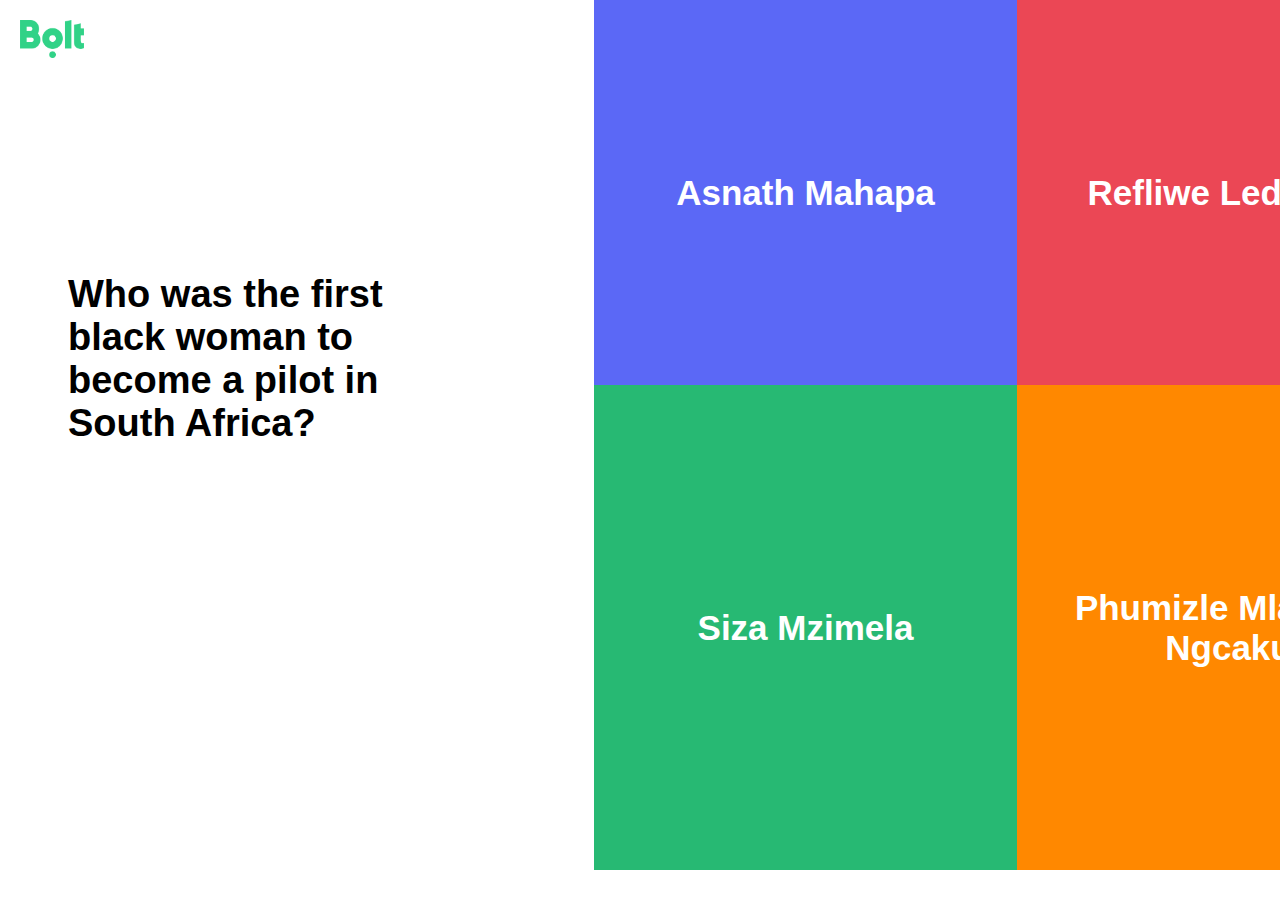
==== questions.html @ 146457a0 "Update questions.html" ====
<!DOCTYPE html>
<html lang="en">
<head>
    <meta charset="UTF-8">
    <meta name="viewport" content="width=device-width, initial-scale=1.0">
    <title>The Quiz</title>
    <link rel="stylesheet" href="questions.css">
</head>
<body>
    <div id="block-container">
        <!-- Question 1 -->
        <div class="quiz-question" id="question-1">
            <h1 class="heading">Who was the first black woman to become a pilot in South Africa?</h1>
            <div class="block1"><grid-item onclick="answerQuestion(1,1)">Asnath Mahapa</grid-item></div>
            <div class="block2"><grid-item onclick="answerQuestion(1,0)">Refliwe Ledwaba</grid-item></div>
            <div class="block3"><grid-item onclick="answerQuestion(1,0)">Siza Mzimela</grid-item></div>
            <div class="block4"><grid-item onclick="answerQuestion(1,0)">Phumizle Mlambo-Ngcaku</grid-item></div>
        </div>
        <!-- Question 2 -->
        <div class="quiz-question" id="question-2" style="display: none;">
            <h1 class="heading">Who is the current Minister of Transport in South Africa?</h1>
            <div class="block1"><grid-item onclick="answerQuestion(2,0)">Dipuo Peters</grid-item></div>
            <div class="block2"><grid-item onclick="answerQuestion(2,0)">Fikile Mbalula</grid-item></div>
            <div class="block3"><grid-item onclick="answerQuestion(2,1)">Sindisiwe Chikunga</grid-item></div>
            <div class="block4"><grid-item onclick="answerQuestion(2,0)">Naledi Pandor</grid-item></div>
        </div>
        <!-- Question 3 -->
        <div class="quiz-question" id="question-3" style="display: none;">
            <h1 class="heading">Who is recognized as the first black female marine pilot in South Africa?</h1>
            <div class="block1"><grid-item onclick="answerQuestion(3,1)">Bongiwe Mbambo</grid-item></div>
            <div class="block2"><grid-item onclick="answerQuestion(3,0)">Zanele Mngadi</grid-item></div>
            <div class="block3"><grid-item onclick="answerQuestion(3,0)">Sobantu Tilayi</grid-item></div>
            <div class="block4"><grid-item onclick="answerQuestion(3,0)">Nonhlanhla Mkhize</grid-item></div>
        </div>
        <!-- Question 4 -->
        <div class="quiz-question" id="question-4" style="display: none;">
            <h1 class="heading">Who was the first woman to hold a senior management position in the Passenger Rail Agency of South Africa (PRASA)?</h1>
            <div class="block1"><grid-item onclick="answerQuestion(4,0)">Nana Zenani</grid-item></div>
            <div class="block2"><grid-item onclick="answerQuestion(4,0)">Lindelwa Dlamini</grid-item></div>
            <div class="block3"><grid-item onclick="answerQuestion(4,0)">Zama Dube</grid-item></div>
            <div class="block4"><grid-item onclick="answerQuestion(4,1)">Portia Derby</grid-item></div>
        </div>
        <!-- Question 5 -->
        <div class="quiz-question" id="question-5" style="display: none;">
            <h1 class="heading">Who was the first woman to be appointed as Chief Executive Officer of Transnet, South Africa’s state-owned freight transport and logistics company?</h1>
            <div class="block1"><grid-item onclick="answerQuestion(5,0)">Poppy Khoza</grid-item></div>
            <div class="block2"><grid-item onclick="answerQuestion(5,0)">Siyabonga Gama</grid-item></div>
            <div class="block3"><grid-item onclick="answerQuestion(5,1)">Portia Derby</grid-item></div>
            <div class="block4"><grid-item onclick="answerQuestion(5,0)">Nonhlanhla Mkhize</grid-item></div>
        </div>
    </div>
    <div id="grid-container">
        <header>
            <nav>
                <a href="https://bolt.eu/en-za/cities/johannesburg/">
                  <img src="/assets/boltlogo.png" alt="Bolt Logo">
                </a>
            </nav>
        </header>
    </div>
    <!-- Results -->
<!-- Results -->
<div id="results" style="display: none;">
    <h2>Quiz Results</h2>
    <p id="result-message"></p>
    <button id="try-again" onclick="redirectToURL('https://www.roadtoequalsmarterwithbolt.com')" style="display: none;">Try Again</button>
</div>
    <div id="results" style="display: none;">
        <h2>Quiz Results</h2>
        <p id="result-message"></p>
        <button id="try-again" onclick="redirectToURL()" style="display: none;">Try Again</button>
    <div class="download-images">
     <h3>Download Your Woman In Mobility Icon</h3>
    </div>
            <div class="download-images">
                <a href="/downloadable_assets/bongiwembambo.jpg" download>
                    <img src="/downloadable_assets/bongiwembambo.jpg" alt="Download Image 1">
                </a>
                <a href="/downloadable_assets/portiaderby.jpg" download>
                    <img src="/downloadable_assets/portiaderby.jpg" alt="Download Image 2">
                </a>
                <a href="/downloadable_assets/asnathmahapa.jpg" download>
                    <img src="/downloadable_assets/asnathmahapa.jpg" alt="Download Image 3">
                </a>
                <a href="/downloadable_assets/sindisiwechikunga.jpg" download>
                    <img src="/downloadable_assets/sindisiwechikunga.jpg" alt="Download Image 4">
                </a>
            </div>
        </div>
    </div>
    <script src="script.js"></script>
</body>
</html>
---- questions.css ----
@font-face {
    font-family: 'Euclid Circular';
    src:url('/fonts/Euclid\ Circular\ A\ Medium.ttf') format('truetype');
    src:url('/fonts/Euclid\ Circular\ A\ Regular.ttf') format('truetype');
    src:url('/fonts/Euclid\ Circular\ A\ Light.ttf') format('truetype');
    src:url('/fonts/Euclid\ Circular\ A\ SemiBold.ttf') format('truetype');
  }

body {
    font-family: 'Euclid Circular', sans-serif;
}

.h3 {
    text-align: center;
    font-weight: medium;
    align-content: center;
    padding-bottom: 10px;
    padding-top:10px;
  }

img {
    width: 5%;
    height: auto;
    padding: 20px 10px 15px 20px;
  }

body {
    margin:0;
    padding:0;
    font-family: 'Euclid Circular', sans-serif;
}

.block-container {
    width: 50%;
    height: auto;
    display: flex;
    flex-wrap: wrap;
}
.grid-container {
    width: 50%;
    height: auto;
    display: flex;
    flex-wrap: wrap;
}

.quiz-question {
    display: flex;
    grid-template-columns: repeat(2, 50%);
    grid-template-rows: repeat(2, 50%);
    align-content: right;
    float: right;
    background-color: white;
}

.heading {
    position: absolute;
    left: 20px;
    top: 50%;
    transform: translateY(-50%); 
    font-size: 38px;
    font-weight: medium;
    align-items: center;
    margin: 0;
    width: 369px;
    height: 112px;
    top: 329px;
    left: 68px;
    gap: 0px;
    opacity: 0px;
}

.block1, .block2, .block3, .block4 {
    color: white;
    display: grid;
    place-items: center;
    font-size: 35px;
    font-weight:bold;
    cursor: pointer;
    text-align: center;
}
.block1 {
    background-color: #5B68F6;
    position:absolute;
    color: white;
    display: grid;
    align-content: right;
    justify-content: center;
    align-items: center;
    font-size: 35px;
    font-weight:bold;
    width: 423px;
    height: 385px;
    padding-top: 0;
    left: 594px;
    text-align: align;
    cursor: pointer;
    transition: transform 0.3s ease;
}

.block2 {
    background-color: #EB4755;
    position:absolute;
    color: white;
    display: grid;
    justify-content: center;
    align-items: center;
    font-size: 35px;
    font-weight:medium;
    width: 423px;
    height: 385px;
    left: 1017px;
    text-align: center;
    cursor: pointer;
    transition: transform 0.3s ease;
}

.block3 {
    background-color: #27B973;
    position:absolute;
    color: white;
    display: grid;
    justify-content: center;
    align-items: center;
    font-size: 35px;
    font-weight:bold;
    width: 423px;
    height: 485px;
    top: 385px;
    left: 594px;
    text-align: center;
    cursor: pointer;
    transition: transform 0.3s ease;
}


.block4 {
    background-color: #FF8800;
    position:absolute;
    color: white;
    display: grid;
    justify-content: center;
    align-items: center;
    font-size: 35px;
    font-weight:bold;
    width: 423px;
    height: 485px;
    top: 385px;
    left:1017px;
    text-align: center;
    cursor: pointer;
    transition: transform 0.3s ease;
}

#results {
    text-align: center;
    font-size: 20px;
    margin: 50px;
    font-weight:light;
    align-content: center;
}
.hidden {
    display: none;
}

#try-again {
    margin: 50px;
    justify-conten:center;
    margin-left: 600px;
    border: solid;
    width: 168px;
    height: 48px;
    color:white;
    font-weight: 700px;
    background-color: #34D186;
    border-radius: 100px;
    padding: 12px, 24px, 52px, 24px;
    display: inline-block;
    font-size: 14px;
    cursor: pointer;
    text-align: center;
}

#try-again:hover {
    transform: scale(1.1);
}

grid-item {
    size: 38px;
    color: white;
    cursor: pointer;
}

button:hover {
    background-color: #0056b3;
}
.download-images {
    display: flex;
    flex-wrap: wrap;
    justify-content: center;
    gap: 10px;
    margin-top: 20px;
}

.download-images a {
    display: block;
    width: auto;
    height: auto;
}

.download-images img {
    width: 350px;
    height: auto;
    border: 2px solid #ddd;
    border-radius: 8px;
}

.download-images img:hover {
    transform: scale(1.05);
}

.block1 :hover {
    transform: scale(1.05);
}
.block2 :hover {
    transform: scale(1.05);
}
.block3 :hover {
    transform: scale(1.05);
}
.block4 :hover {
    transform: scale(1.05);
}
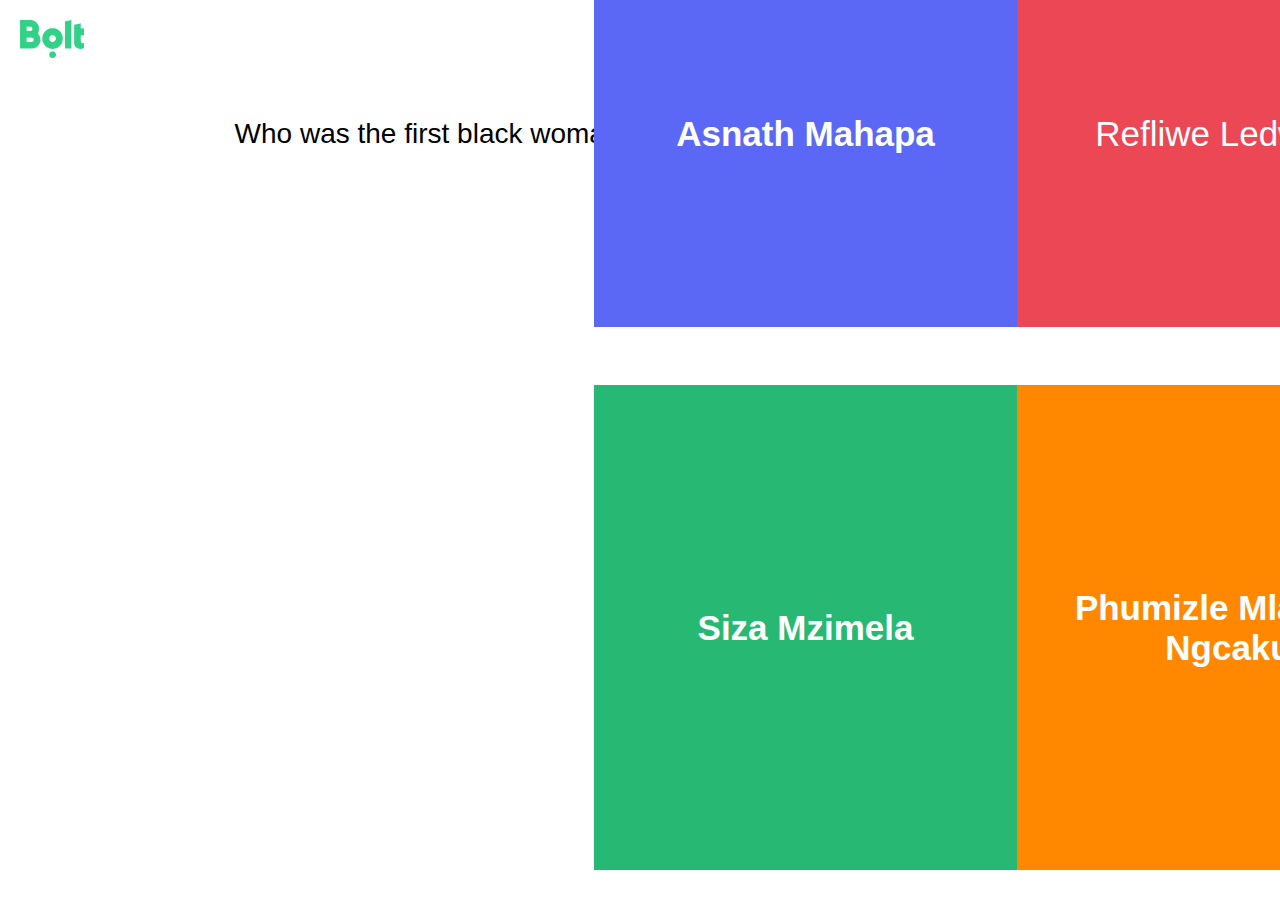
==== commit 61f110f8: "Update questions.html" ====
--- a/questions.html
+++ b/questions.html
@@ -7,6 +7,10 @@
     <link rel="stylesheet" href="questions.css">
 </head>
 <body>
+        <a href="https://bolt.eu/en-za/cities/johannesburg/" class="logo-link">
+            <img src="/assets/boltlogo.png" alt="logo" class="bolt">
+        </a>
+    </div>
     <div id="block-container">
         <!-- Question 1 -->
         <div class="quiz-question" id="question-1">
@@ -16,12 +20,13 @@
             <div class="block3"><grid-item onclick="answerQuestion(1,0)">Siza Mzimela</grid-item></div>
             <div class="block4"><grid-item onclick="answerQuestion(1,0)">Phumizle Mlambo-Ngcaku</grid-item></div>
         </div>
+        
         <!-- Question 2 -->
         <div class="quiz-question" id="question-2" style="display: none;">
             <h1 class="heading">Who is the current Minister of Transport in South Africa?</h1>
             <div class="block1"><grid-item onclick="answerQuestion(2,0)">Dipuo Peters</grid-item></div>
             <div class="block2"><grid-item onclick="answerQuestion(2,0)">Fikile Mbalula</grid-item></div>
-            <div class="block3"><grid-item onclick="answerQuestion(2,1)">Sindisiwe Chikunga</grid-item></div>
+            <div class="block3"><grid-item onclick="answerQuestion(2,1)">Barbara Creecy</grid-item></div>
             <div class="block4"><grid-item onclick="answerQuestion(2,0)">Naledi Pandor</grid-item></div>
         </div>
         <!-- Question 3 -->
@@ -49,41 +54,25 @@
             <div class="block4"><grid-item onclick="answerQuestion(5,0)">Nonhlanhla Mkhize</grid-item></div>
         </div>
     </div>
-    <div id="grid-container">
-        <header>
-            <nav>
-                <a href="https://bolt.eu/en-za/cities/johannesburg/">
-                  <img src="/assets/boltlogo.png" alt="Bolt Logo">
-                </a>
-            </nav>
-        </header>
-    </div>
     <!-- Results -->
-<!-- Results -->
-<div id="results" style="display: none;">
-    <h2>Quiz Results</h2>
-    <p id="result-message"></p>
-    <button id="try-again" onclick="redirectToURL('https://www.roadtoequalsmarterwithbolt.com')" style="display: none;">Try Again</button>
-</div>
     <div id="results" style="display: none;">
         <h2>Quiz Results</h2>
         <p id="result-message"></p>
         <button id="try-again" onclick="redirectToURL()" style="display: none;">Try Again</button>
-    <div class="download-images">
-     <h3>Download Your Woman In Mobility Icon</h3>
-    </div>
+        <div id="download-images" style="display: none;">
+            <h3>Download Your Woman In Mobility Icon</h3>
             <div class="download-images">
-                <a href="/downloadable_assets/bongiwembambo.jpg" download>
-                    <img src="/downloadable_assets/bongiwembambo.jpg" alt="Download Image 1">
+                <a href="BONGIWE MBAMBO - 1080x1080.jpg" download>
+                    <img src="BONGIWE MBAMBO - 1080x1080.jpg" alt="Download Image 1">
                 </a>
-                <a href="/downloadable_assets/portiaderby.jpg" download>
-                    <img src="/downloadable_assets/portiaderby.jpg" alt="Download Image 2">
+                <a href="PORTIA DERBY - 1080x1080.jpg" download>
+                    <img src="PORTIA DERBY - 1080x1080.jpg" alt="Download Image 2">
                 </a>
-                <a href="/downloadable_assets/asnathmahapa.jpg" download>
-                    <img src="/downloadable_assets/asnathmahapa.jpg" alt="Download Image 3">
+                <a href="ASBATH MAHAPA - 1080x1080.jpg" download>
+                    <img src="ASBATH MAHAPA - 1080x1080.jpg" alt="Download Image 3">
                 </a>
-                <a href="/downloadable_assets/sindisiwechikunga.jpg" download>
-                    <img src="/downloadable_assets/sindisiwechikunga.jpg" alt="Download Image 4">
+                <a href="SINDISIWE CHIKUNGA - 1080x1080 copy.jpg" download>
+                    <img src="SINDISIWE CHIKUNGA - 1080x1080 copy.jpg" alt="Download Image 3">
                 </a>
             </div>
         </div>
@@ -91,5 +80,3 @@
     <script src="script.js"></script>
 </body>
 </html>
-
-    
--- a/questions.css
+++ b/questions.css
@@ -8,17 +8,11 @@
 
 body {
     font-family: 'Euclid Circular', sans-serif;
-}
-
-.h3 {
-    text-align: center;
-    font-weight: medium;
-    align-content: center;
-    padding-bottom: 10px;
-    padding-top:10px;
-  }
-
-img {
+        background-color: white;
+        align-items: center;
+}
+
+.bolt {
     width: 5%;
     height: auto;
     padding: 20px 10px 15px 20px;
@@ -35,48 +29,47 @@
     height: auto;
     display: flex;
     flex-wrap: wrap;
-}
-.grid-container {
-    width: 50%;
-    height: auto;
+    justify-content: center;
+    align-items: center;
+}
+
+.quiz-question {
     display: flex;
     flex-wrap: wrap;
-}
-
-.quiz-question {
-    display: flex;
-    grid-template-columns: repeat(2, 50%);
-    grid-template-rows: repeat(2, 50%);
-    align-content: right;
-    float: right;
-    background-color: white;
-}
-
+    justify-content: center;
+    align-items: center;
+}
+.grid-item {
+    align-items: center;
+    text-align: center;
+    width:50%;
+    padding: 0%;
+    text-align: center; 
+    color: white;
+    font-size: 25px; /* Optional: Adjust font size */
+    cursor: pointer; /* Change cursor on hover */
+    width: 100%;
+}
 .heading {
-    position: absolute;
-    left: 20px;
-    top: 50%;
-    transform: translateY(-50%); 
-    font-size: 38px;
-    font-weight: medium;
-    align-items: center;
-    margin: 0;
-    width: 369px;
-    height: 112px;
-    top: 329px;
-    left: 68px;
-    gap: 0px;
-    opacity: 0px;
+    font-size: 28px;
+    font-weight: 500;
+    align-items: center;
+    padding: 23px;
+    justify-content: center;
+    padding: 23px;
 }
 
 .block1, .block2, .block3, .block4 {
     color: white;
-    display: grid;
-    place-items: center;
-    font-size: 35px;
-    font-weight:bold;
-    cursor: pointer;
-    text-align: center;
+    flex: 50%;
+    width: 450px;
+    height: 485px;   
+    font-size: 28px;
+    justify-content: center;
+    align-items: center;
+    text-align: center;
+    cursor: pointer;
+    padding-top: 23px 10px;
 }
 .block1 {
     background-color: #5B68F6;
@@ -230,4 +223,36 @@
 .block4 :hover {
     transform: scale(1.05);
 }
-
+/* On screens that are 992px wide or less, go from four columns to two columns */
+@media screen and (max-width: 992px) {
+    .column {
+      flex: 50%;
+    }
+  }
+  /* On screens that are 600px wide or less, make the columns stack on top of each other instead of next to each other */
+@media screen and (max-width: 600px) {
+    .row {
+      flex-direction: column;
+    }
+    .block1, .block2, .block3, .block4 {
+        height: 250px; /* Set the specific height you want for mobile screens */
+        text-align: center;
+    }
+    .bolt {
+        width: 68px;
+        height: auto;
+        padding-top: 24px;
+    }
+    .headline {
+        padding-left: 64px;
+        padding-top: 112px;
+        font-size: 26px;
+    }
+  }
+
+    /* Center the try-again button */
+    #try-again {
+        margin: 20px auto;
+    }
+
+
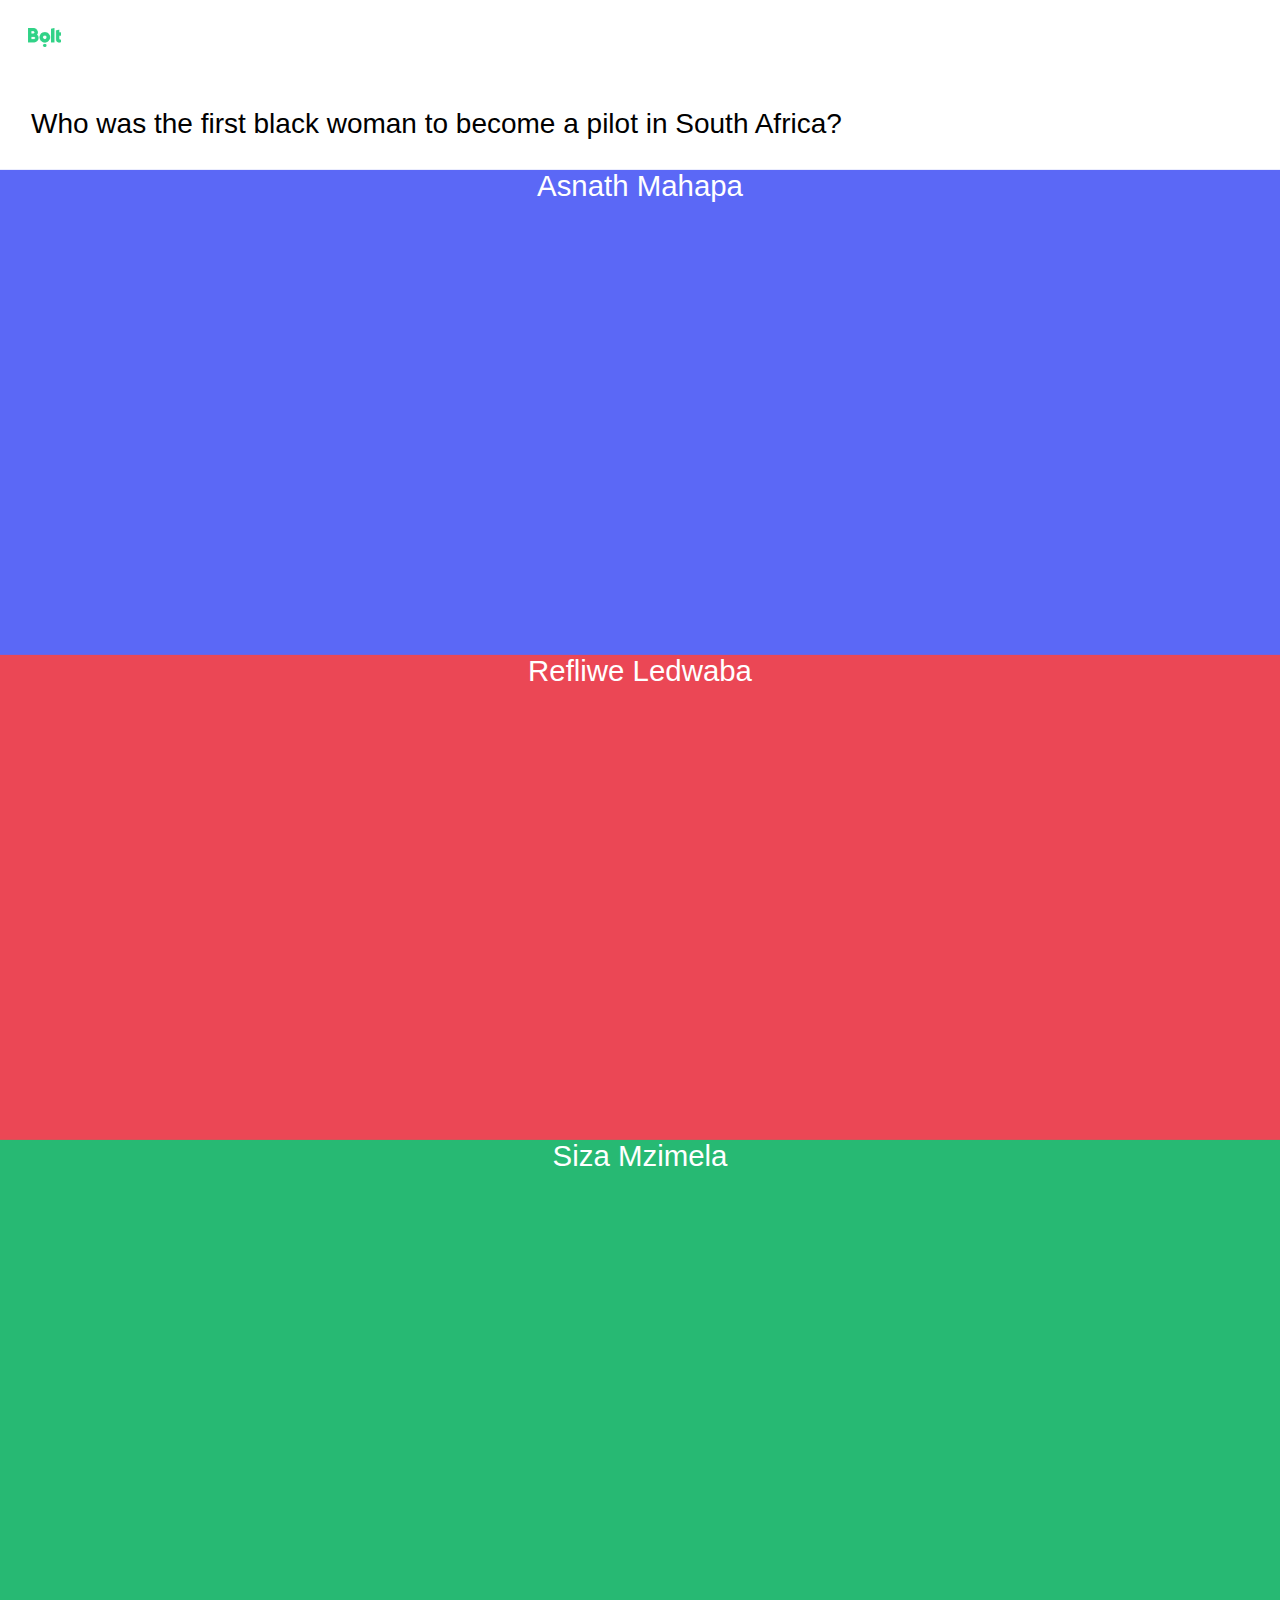
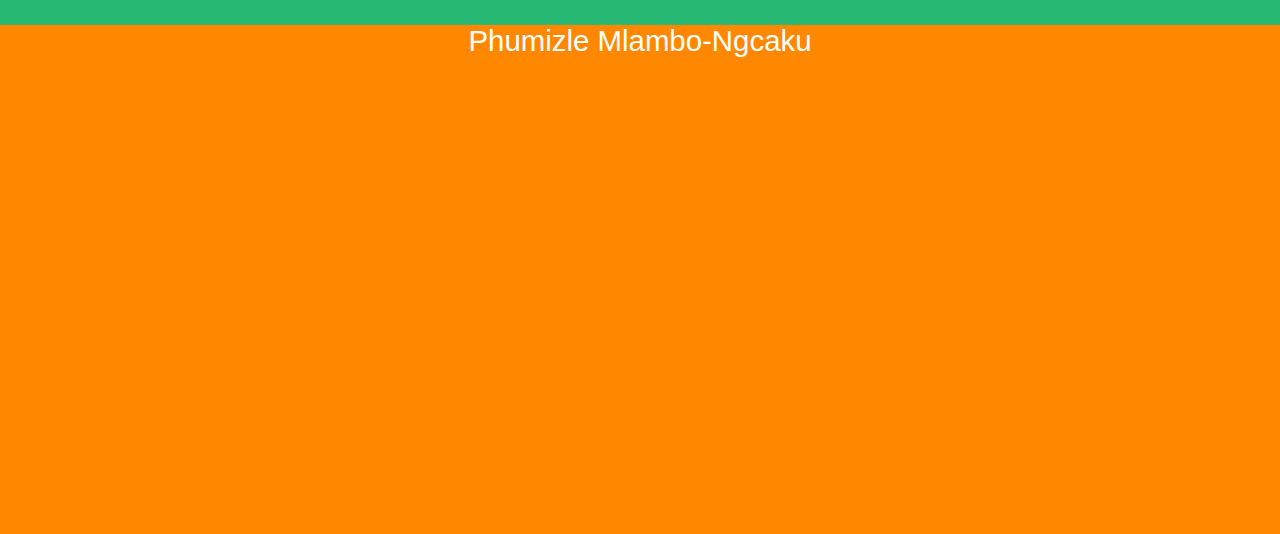
==== commit 1e772611: "Update questions.html" ====
--- a/questions.html
+++ b/questions.html
@@ -56,23 +56,23 @@
     </div>
     <!-- Results -->
     <div id="results" style="display: none;">
-        <h2>Quiz Results</h2>
+        <h1>Quiz Results</h1>
         <p id="result-message"></p>
         <button id="try-again" onclick="redirectToURL()" style="display: none;">Try Again</button>
         <div id="download-images" style="display: none;">
             <h3>Download Your Woman In Mobility Icon</h3>
             <div class="download-images">
-                <a href="BONGIWE MBAMBO - 1080x1080.jpg" download>
-                    <img src="BONGIWE MBAMBO - 1080x1080.jpg" alt="Download Image 1">
+                <a href="downloadable_assets/bongiwembambo.jpg" download>
+                    <img src="downloadable_assets/bongiwembambo.jpg" alt="Download Image 1">
                 </a>
-                <a href="PORTIA DERBY - 1080x1080.jpg" download>
-                    <img src="PORTIA DERBY - 1080x1080.jpg" alt="Download Image 2">
+                <a href="downloadable_assets/portiaderby.jpg" download>
+                    <img src="downloadable_assets/portiaderby.jpg" alt="Download Image 2">
                 </a>
-                <a href="ASBATH MAHAPA - 1080x1080.jpg" download>
-                    <img src="ASBATH MAHAPA - 1080x1080.jpg" alt="Download Image 3">
+                <a href="downloadable_assets/asnathmahapa.jpg" download>
+                    <img src="downloadable_assets/asnathmahapa.jpg" alt="Download Image 3">
                 </a>
-                <a href="SINDISIWE CHIKUNGA - 1080x1080 copy.jpg" download>
-                    <img src="SINDISIWE CHIKUNGA - 1080x1080 copy.jpg" alt="Download Image 3">
+                <a href="downloadable_assets/sindisiwechikunga.jpg" download>
+                    <img src="downloadable_assets/sindisiwechikunga.jpg" alt="Download Image 3">
                 </a>
             </div>
         </div>
--- a/questions.css
+++ b/questions.css
@@ -1,9 +1,9 @@
 @font-face {
     font-family: 'Euclid Circular';
-    src:url('/fonts/Euclid\ Circular\ A\ Medium.ttf') format('truetype');
     src:url('/fonts/Euclid\ Circular\ A\ Regular.ttf') format('truetype');
-    src:url('/fonts/Euclid\ Circular\ A\ Light.ttf') format('truetype');
-    src:url('/fonts/Euclid\ Circular\ A\ SemiBold.ttf') format('truetype');
+  }
+  * {
+    box-sizing: border-box;
   }
 
 body {
@@ -12,37 +12,30 @@
         align-items: center;
 }
 
+h2 {
+    font-size: 25px;
+    text-align: center;
+    padding-top: 15%;
+}
+
 .bolt {
     width: 5%;
     height: auto;
     padding: 20px 10px 15px 20px;
   }
 
-body {
-    margin:0;
-    padding:0;
-    font-family: 'Euclid Circular', sans-serif;
-}
-
-.block-container {
-    width: 50%;
-    height: auto;
+#quiz-question{
     display: flex;
     flex-wrap: wrap;
     justify-content: center;
     align-items: center;
-}
-
-.quiz-question {
-    display: flex;
-    flex-wrap: wrap;
-    justify-content: center;
-    align-items: center;
-}
+    width: 450px;
+    height: 485px;
+}  
 .grid-item {
     align-items: center;
     text-align: center;
-    width:50%;
+    width: 50%;
     padding: 0%;
     text-align: center; 
     color: white;
@@ -62,86 +55,62 @@
 .block1, .block2, .block3, .block4 {
     color: white;
     flex: 50%;
-    width: 450px;
-    height: 485px;   
     font-size: 28px;
     justify-content: center;
     align-items: center;
     text-align: center;
     cursor: pointer;
+    min-width: 450px;
+    min-height: 485px;
     padding-top: 23px 10px;
-}
+}  
+
 .block1 {
-    background-color: #5B68F6;
-    position:absolute;
-    color: white;
-    display: grid;
-    align-content: right;
-    justify-content: center;
-    align-items: center;
-    font-size: 35px;
-    font-weight:bold;
-    width: 423px;
-    height: 385px;
-    padding-top: 0;
-    left: 594px;
-    text-align: align;
-    cursor: pointer;
-    transition: transform 0.3s ease;
+    background-color: #5b68f6; /* Blue */
+    align-items: center;
+    text-align: center;
+    justify-content: center;
+    color: white;
+    cursor: pointer;
+    transition: 0,2s;
 }
 
 .block2 {
-    background-color: #EB4755;
-    position:absolute;
-    color: white;
-    display: grid;
-    justify-content: center;
-    align-items: center;
-    font-size: 35px;
-    font-weight:medium;
-    width: 423px;
-    height: 385px;
-    left: 1017px;
-    text-align: center;
-    cursor: pointer;
-    transition: transform 0.3s ease;
+    background-color: #eb4755; /* Red */
+    align-items: center;
+    text-align: center;
+    justify-content: center;
+    color: white;
+    cursor: pointer;
 }
 
 .block3 {
-    background-color: #27B973;
-    position:absolute;
-    color: white;
-    display: grid;
-    justify-content: center;
-    align-items: center;
-    font-size: 35px;
-    font-weight:bold;
-    width: 423px;
-    height: 485px;
-    top: 385px;
-    left: 594px;
-    text-align: center;
-    cursor: pointer;
-    transition: transform 0.3s ease;
-}
-
+    background-color: #27b973; /* Green */
+    align-items: center;
+    text-align: center;
+    justify-content: center;
+    color: white;
+    cursor: pointer;
+}
 
 .block4 {
-    background-color: #FF8800;
-    position:absolute;
-    color: white;
-    display: grid;
-    justify-content: center;
-    align-items: center;
-    font-size: 35px;
-    font-weight:bold;
-    width: 423px;
-    height: 485px;
-    top: 385px;
-    left:1017px;
-    text-align: center;
-    cursor: pointer;
-    transition: transform 0.3s ease;
+    background-color: #ff8800; /* Orange */
+    align-items: center;
+    text-align: center;
+    justify-content: center;
+    color: white;
+    cursor: pointer;
+}
+
+
+.block1,.block2,.block3,.block4 {
+    transform: scale(1.05);
+}
+
+img {
+    width: 100%; /* Ensure images are responsive */
+    height: auto;
+    padding: 20px 10px 15px 20px;
 }
 
 #results {
@@ -157,7 +126,7 @@
 
 #try-again {
     margin: 50px;
-    justify-conten:center;
+    justify-content:center;
     margin-left: 600px;
     border: solid;
     width: 168px;
@@ -177,7 +146,7 @@
     transform: scale(1.1);
 }
 
-grid-item {
+.grid-item {
     size: 38px;
     color: white;
     cursor: pointer;
@@ -223,6 +192,7 @@
 .block4 :hover {
     transform: scale(1.05);
 }
+
 /* On screens that are 992px wide or less, go from four columns to two columns */
 @media screen and (max-width: 992px) {
     .column {
@@ -235,7 +205,7 @@
       flex-direction: column;
     }
     .block1, .block2, .block3, .block4 {
-        height: 250px; /* Set the specific height you want for mobile screens */
+        min-height: 250px; /* Set the specific height you want for mobile screens */
         text-align: center;
     }
     .bolt {
@@ -255,4 +225,3 @@
         margin: 20px auto;
     }
 
-
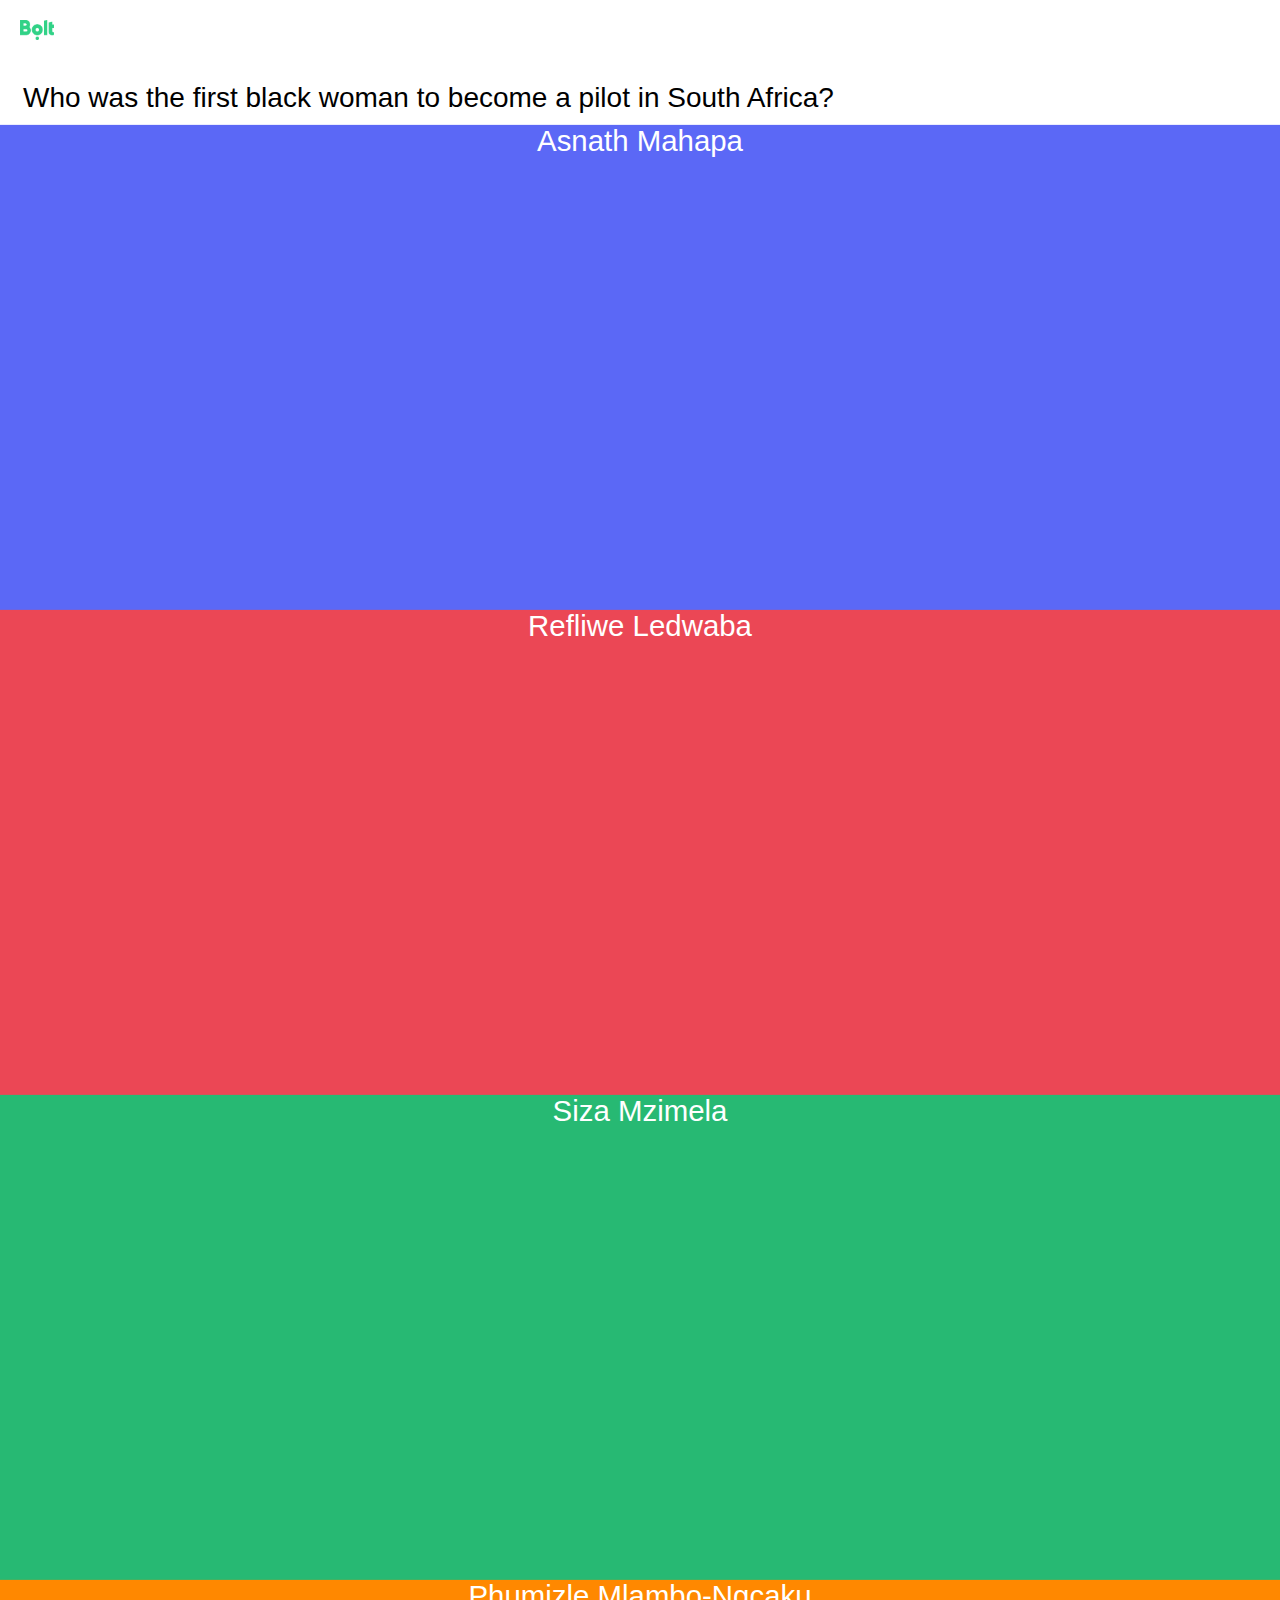
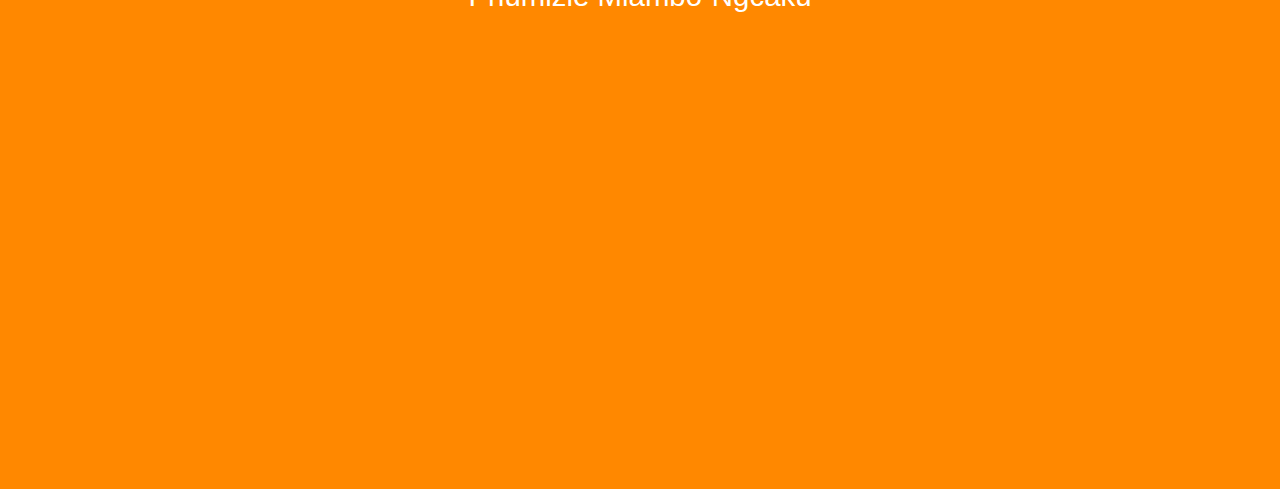
==== commit 5ea4bd77: "Update questions.html" ====
--- a/questions.html
+++ b/questions.html
@@ -7,9 +7,8 @@
     <link rel="stylesheet" href="questions.css">
 </head>
 <body>
-        <a href="https://bolt.eu/en-za/cities/johannesburg/" class="logo-link">
-            <img src="/assets/boltlogo.png" alt="logo" class="bolt">
-        </a>
+    <div class=logo>
+        <a href="https://bolt.eu/en-za/cities/johannesburg/" class="logo-link"><img src="/assets/boltlogo.png" alt="logo" class="bolt"></a>
     </div>
     <div id="block-container">
         <!-- Question 1 -->
@@ -77,6 +76,11 @@
             </div>
         </div>
     </div>
-    <script src="script.js"></script>
+    <script src="script.js">
+                      function redirectToURL() {
+            var url = 'https://roadtoequalsmarterwithbolt.com';
+            window.location.href = url;
+        }
+    </script>
 </body>
 </html>
--- a/questions.css
+++ b/questions.css
@@ -3,7 +3,9 @@
     src:url('/fonts/Euclid\ Circular\ A\ Regular.ttf') format('truetype');
   }
   * {
-    box-sizing: border-box;
+      margin: 0;
+      padding: 0;
+      box-sizing: border-box;
   }
 
 body {
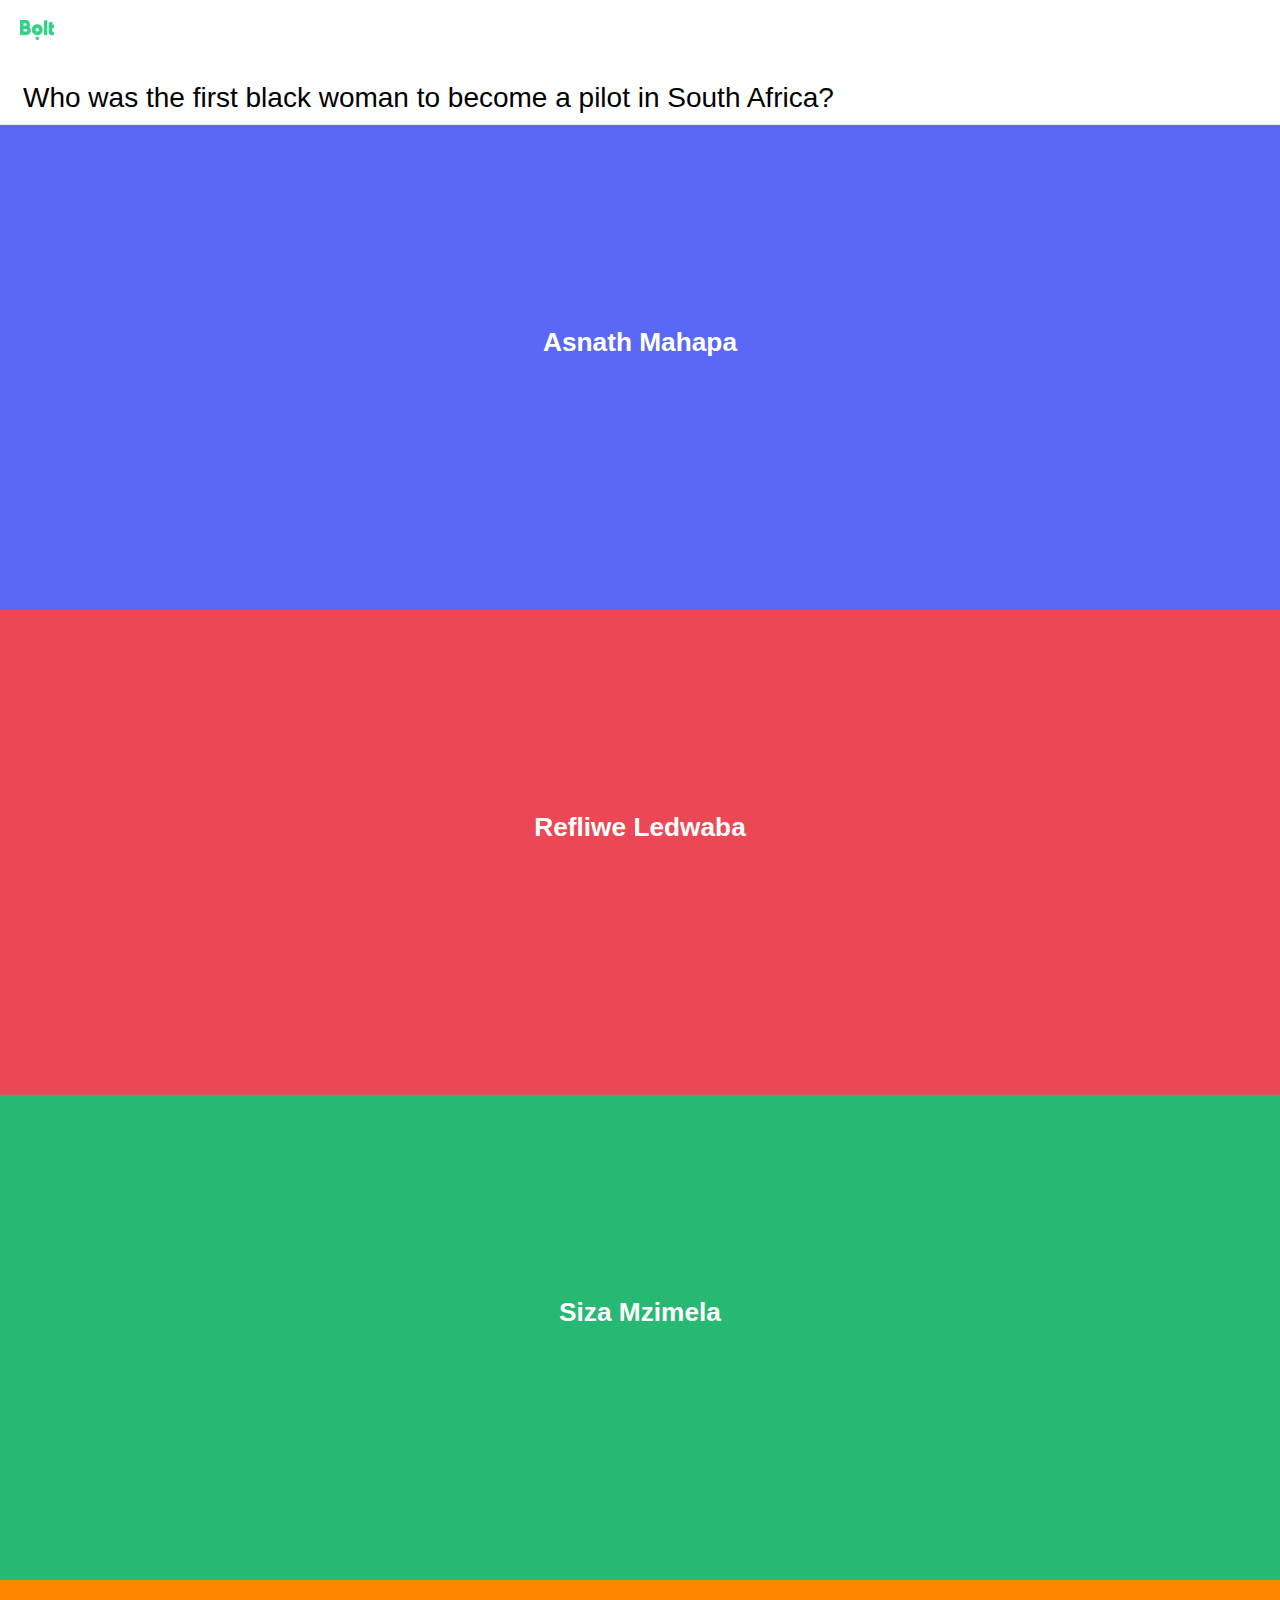
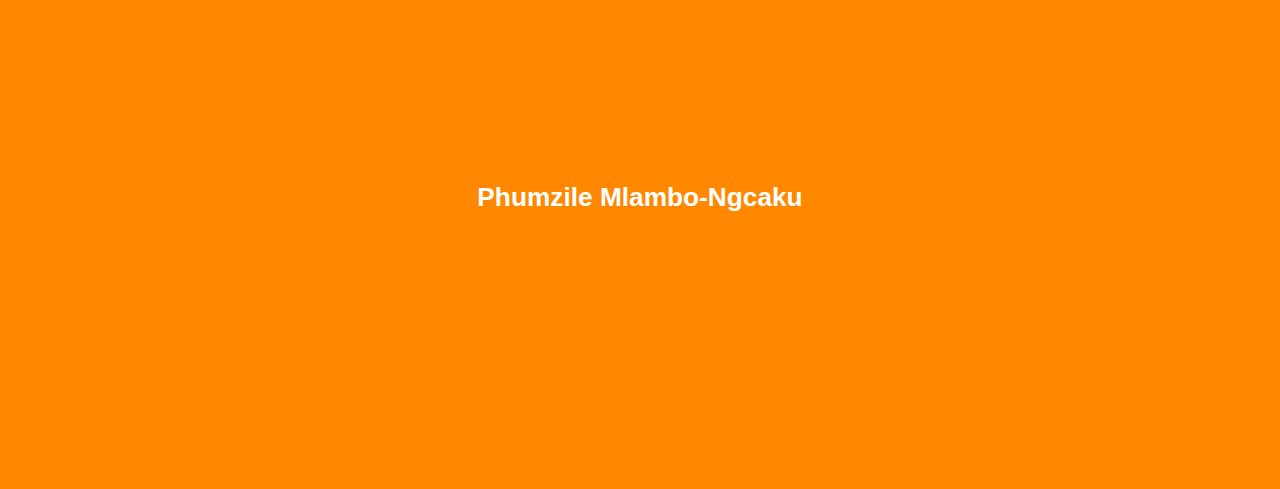
==== commit c7205f92: "Update questions.html" ====
--- a/questions.html
+++ b/questions.html
@@ -1,56 +1,92 @@
 <!DOCTYPE html>
 <html lang="en">
-<head>
-    <meta charset="UTF-8">
-    <meta name="viewport" content="width=device-width, initial-scale=1.0">
-    <title>The Quiz</title>
-    <link rel="stylesheet" href="questions.css">
-</head>
+    <head>
+     <meta charset="UTF-8">
+     <meta name="viewport" content="width=device-width, initial-scale=1.0">
+     <title>The Quiz</title>
+     <link rel="stylesheet" href="questions.css">
+    </head>
 <body>
-    <div class=logo>
-        <a href="https://bolt.eu/en-za/cities/johannesburg/" class="logo-link"><img src="/assets/boltlogo.png" alt="logo" class="bolt"></a>
-    </div>
+    <a href="https://bolt.eu/en-za/cities/johannesburg/" class="logo-link">
+        <img src="/assets/boltlogo.png" alt="logo" class="bolt">
+    </a>
     <div id="block-container">
         <!-- Question 1 -->
         <div class="quiz-question" id="question-1">
             <h1 class="heading">Who was the first black woman to become a pilot in South Africa?</h1>
-            <div class="block1"><grid-item onclick="answerQuestion(1,1)">Asnath Mahapa</grid-item></div>
-            <div class="block2"><grid-item onclick="answerQuestion(1,0)">Refliwe Ledwaba</grid-item></div>
-            <div class="block3"><grid-item onclick="answerQuestion(1,0)">Siza Mzimela</grid-item></div>
-            <div class="block4"><grid-item onclick="answerQuestion(1,0)">Phumizle Mlambo-Ngcaku</grid-item></div>
+            <div class="block1"><grid-item onclick="answerQuestion(1,1)">
+                <h2>Asnath Mahapa</h2></grid-item>
+            </div>
+            <div class="block2"><grid-item onclick="answerQuestion(1,0)">
+                <h2>Refliwe Ledwaba</h2></grid-item>
+            </div>
+            <div class="block3"><grid-item onclick="answerQuestion(1,0)">
+                <h2>Siza Mzimela</h2></grid-item>
+            </div>
+             <div class="block4"><grid-item onclick="answerQuestion(1,0)"><h2>Phumzile Mlambo-Ngcaku</h2></grid-item>
+            </div>
         </div>
-        
         <!-- Question 2 -->
         <div class="quiz-question" id="question-2" style="display: none;">
             <h1 class="heading">Who is the current Minister of Transport in South Africa?</h1>
-            <div class="block1"><grid-item onclick="answerQuestion(2,0)">Dipuo Peters</grid-item></div>
-            <div class="block2"><grid-item onclick="answerQuestion(2,0)">Fikile Mbalula</grid-item></div>
-            <div class="block3"><grid-item onclick="answerQuestion(2,1)">Barbara Creecy</grid-item></div>
-            <div class="block4"><grid-item onclick="answerQuestion(2,0)">Naledi Pandor</grid-item></div>
+            <div class="block1"><grid-item onclick="answerQuestion(2,0)">
+                <h2>Dipuo Peters</h2></grid-item></div>
+            <div class="block2"><grid-item onclick="answerQuestion(2,0)">
+                <h2>Fikile Mbalula</h2></grid-item>
+            </div>
+            <div class="block3"><grid-item onclick="answerQuestion(2,1)">
+                <h2>Barbara Creecy</h2></grid-item>
+            </div>
+            <div class="block4"><grid-item onclick="answerQuestion(2,0)">
+                <h2>Naledi Pandor</h2></grid-item>
+            </div>
         </div>
         <!-- Question 3 -->
         <div class="quiz-question" id="question-3" style="display: none;">
             <h1 class="heading">Who is recognized as the first black female marine pilot in South Africa?</h1>
-            <div class="block1"><grid-item onclick="answerQuestion(3,1)">Bongiwe Mbambo</grid-item></div>
-            <div class="block2"><grid-item onclick="answerQuestion(3,0)">Zanele Mngadi</grid-item></div>
-            <div class="block3"><grid-item onclick="answerQuestion(3,0)">Sobantu Tilayi</grid-item></div>
-            <div class="block4"><grid-item onclick="answerQuestion(3,0)">Nonhlanhla Mkhize</grid-item></div>
+            <div class="block1"><grid-item onclick="answerQuestion(3,1)">
+                <h2>Bongiwe Mbambo</h2></grid-item>
+            </div>
+            <div class="block2"><grid-item onclick="answerQuestion(3,0)">
+                <h2>Zanele Mngadi</h2></grid-item>
+            </div>
+            <div class="block3"><grid-item onclick="answerQuestion(3,0)">
+                <h2>Sobantu Tilay</h2></grid-item>
+            </div>
+            <div class="block4"><grid-item onclick="answerQuestion(3,0)">
+                <h2>Nonhlanhla Mkhize</h2></grid-item>
+            </div>
         </div>
         <!-- Question 4 -->
         <div class="quiz-question" id="question-4" style="display: none;">
             <h1 class="heading">Who was the first woman to hold a senior management position in the Passenger Rail Agency of South Africa (PRASA)?</h1>
-            <div class="block1"><grid-item onclick="answerQuestion(4,0)">Nana Zenani</grid-item></div>
-            <div class="block2"><grid-item onclick="answerQuestion(4,0)">Lindelwa Dlamini</grid-item></div>
-            <div class="block3"><grid-item onclick="answerQuestion(4,0)">Zama Dube</grid-item></div>
-            <div class="block4"><grid-item onclick="answerQuestion(4,1)">Portia Derby</grid-item></div>
+            <div class="block1"><grid-item onclick="answerQuestion(4,0)">
+                <h2>Nana Zenani</h2></grid-item>
+            </div>
+            <div class="block2"><grid-item onclick="answerQuestion(4,0)">
+                <h2>Lindelwa Dlamini</h2></grid-item>
+            </div>
+            <div class="block3"><grid-item onclick="answerQuestion(4,0)">
+                <h2>Zama Dube</h2></grid-item></div>
+            <div class="block4"><grid-item onclick="answerQuestion(4,1)">
+                <h2>Portia Derby</h2></grid-item>
+            </div>
         </div>
         <!-- Question 5 -->
         <div class="quiz-question" id="question-5" style="display: none;">
             <h1 class="heading">Who was the first woman to be appointed as Chief Executive Officer of Transnet, South Africa’s state-owned freight transport and logistics company?</h1>
-            <div class="block1"><grid-item onclick="answerQuestion(5,0)">Poppy Khoza</grid-item></div>
-            <div class="block2"><grid-item onclick="answerQuestion(5,0)">Siyabonga Gama</grid-item></div>
-            <div class="block3"><grid-item onclick="answerQuestion(5,1)">Portia Derby</grid-item></div>
-            <div class="block4"><grid-item onclick="answerQuestion(5,0)">Nonhlanhla Mkhize</grid-item></div>
+            <div class="block1"><grid-item onclick="answerQuestion(5,0)">
+                <h2>Poppy Khoza</h2></grid-item>
+            </div>
+            <div class="block2"><grid-item onclick="answerQuestion(5,0)">
+                <h2>Siyabonga Gama</h2></grid-item>
+            </div>
+            <div class="block3"><grid-item onclick="answerQuestion(5,1)">
+                <h2>Portia Derby</h2></grid-item>
+            </div>
+            <div class="block4"><grid-item onclick="answerQuestion(5,0)">
+                <h2>Nonhlanhla Mkhize</h2></grid-item>
+            </div>
         </div>
     </div>
     <!-- Results -->
@@ -59,6 +95,7 @@
         <p id="result-message"></p>
         <button id="try-again" onclick="redirectToURL()" style="display: none;">Try Again</button>
         <div id="download-images" style="display: none;">
+        <button id="share-email" style="display: none;" onclick="shareResults()">Share via Email</button>
             <h3>Download Your Woman In Mobility Icon</h3>
             <div class="download-images">
                 <a href="downloadable_assets/bongiwembambo.jpg" download>
@@ -70,17 +107,19 @@
                 <a href="downloadable_assets/asnathmahapa.jpg" download>
                     <img src="downloadable_assets/asnathmahapa.jpg" alt="Download Image 3">
                 </a>
-                <a href="downloadable_assets/sindisiwechikunga.jpg" download>
-                    <img src="downloadable_assets/sindisiwechikunga.jpg" alt="Download Image 3">
+                <a href="/downloadable_assets/barbaracreecy.jpg" download>
+                    <img src="/downloadable_assets/barbaracreecy.jpg" alt="Download Image 4">
                 </a>
             </div>
         </div>
     </div>
     <script src="script.js">
-                      function redirectToURL() {
+                function redirectToURL() {
+
             var url = 'https://roadtoequalsmarterwithbolt.com';
             window.location.href = url;
         }
     </script>
+    
 </body>
 </html>
